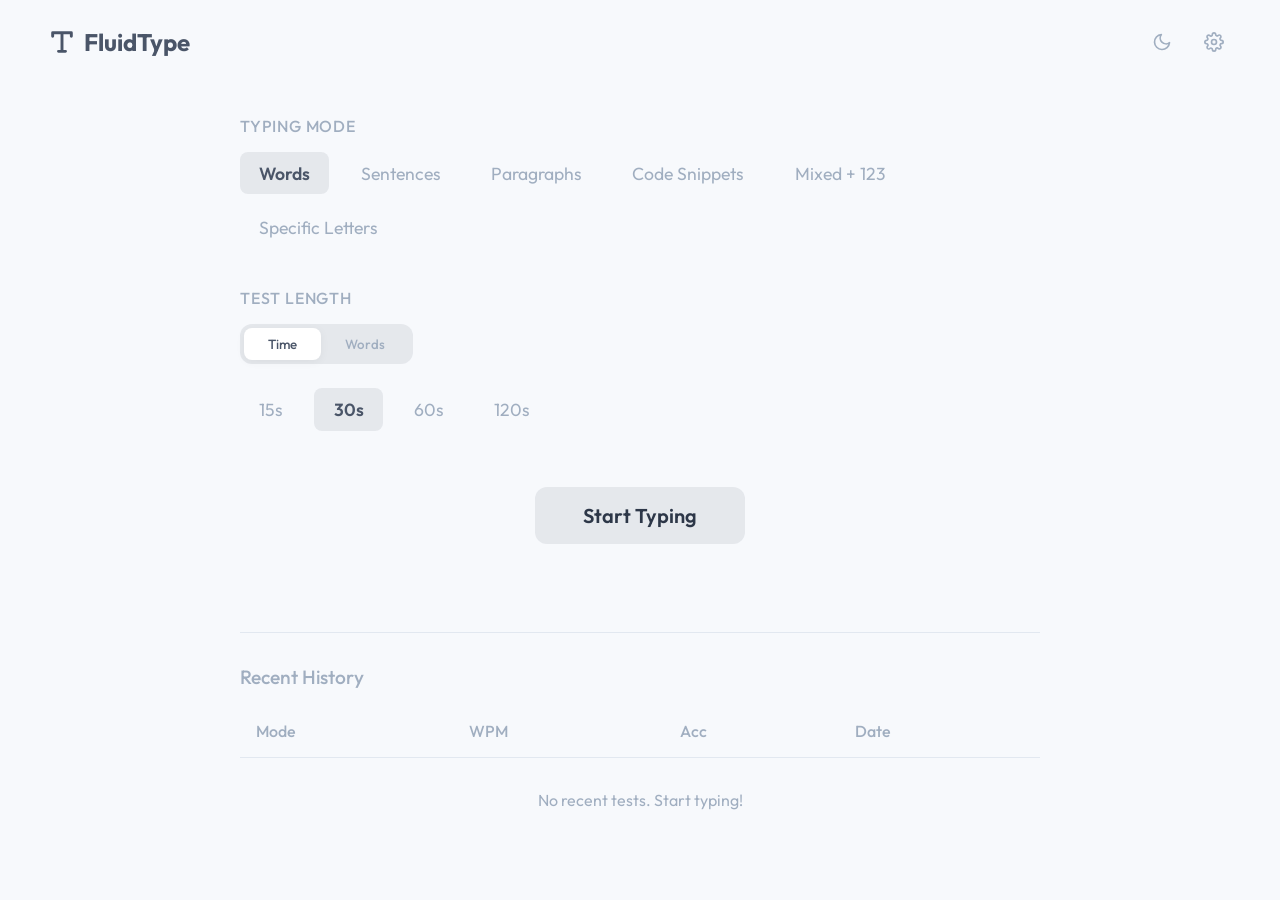
==== typewriter/index.html @ 2f7f3a3b "Uploaded website files" ====
<!DOCTYPE html>
<html lang="en">
<head>
    <meta charset="UTF-8">
    <meta name="viewport" content="width=device-width, initial-scale=1.0">
    <title>FluidType - Professional Typing Test</title>
    <meta name="description" content="Professional typing speed test. Track WPM, improve accuracy, and customize your experience.">
    <link rel="stylesheet" href="style.css">
    <link rel="preconnect" href="https://fonts.googleapis.com">
    <link rel="preconnect" href="https://fonts.gstatic.com" crossorigin>
    <!-- Preloading standard fonts -->
    <link href="https://fonts.googleapis.com/css2?family=Outfit:wght@300;400;500;600;700&family=JetBrains+Mono:wght@400;500&family=Fira+Code:wght@400;500&family=Source+Code+Pro:wght@400;500&display=swap" rel="stylesheet">
</head>
<body class="theme-light">
    <!-- Top Header -->
    <header class="app-header">
        <div class="logo" onclick="app.switchSection('config')">
            <svg xmlns="http://www.w3.org/2000/svg" width="28" height="28" viewBox="0 0 24 24" fill="none" stroke="currentColor" stroke-width="2.5" stroke-linecap="round" stroke-linejoin="round"><path d="M4 7V4h16v3M9 20h6M12 4v16"/></svg>
            <span>FluidType</span>
        </div>
        <div class="header-actions">
            <button id="theme-toggle-btn" class="icon-btn" aria-label="Toggle Theme" title="Toggle Light/Dark">
                <svg xmlns="http://www.w3.org/2000/svg" width="20" height="20" viewBox="0 0 24 24" fill="none" stroke="currentColor" stroke-width="2" stroke-linecap="round" stroke-linejoin="round" class="moon-icon"><path d="M21 12.79A9 9 0 1 1 11.21 3 7 7 0 0 0 21 12.79z"></path></svg>
            </button>
            <button id="settings-btn" class="icon-btn" aria-label="Settings" title="Settings">
                <svg xmlns="http://www.w3.org/2000/svg" width="20" height="20" viewBox="0 0 24 24" fill="none" stroke="currentColor" stroke-width="2" stroke-linecap="round" stroke-linejoin="round"><circle cx="12" cy="12" r="3"></circle><path d="M19.4 15a1.65 1.65 0 0 0 .33 1.82l.06.06a2 2 0 0 1 0 2.83 2 2 0 0 1-2.83 0l-.06-.06a1.65 1.65 0 0 0-1.82-.33 1.65 1.65 0 0 0-1 1.51V21a2 2 0 0 1-2 2 2 2 0 0 1-2-2v-.09A1.65 1.65 0 0 0 9 19.4a1.65 1.65 0 0 0-1.82.33l-.06.06a2 2 0 0 1-2.83 0 2 2 0 0 1 0-2.83l.06-.06a1.65 1.65 0 0 0 .33-1.82 1.65 1.65 0 0 0-1.51-1H3a2 2 0 0 1-2-2 2 2 0 0 1 2-2h.09A1.65 1.65 0 0 0 4.6 9a1.65 1.65 0 0 0-.33-1.82l-.06-.06a2 2 0 0 1 0-2.83 2 2 0 0 1 2.83 0l.06.06a1.65 1.65 0 0 0 1.82.33H9a1.65 1.65 0 0 0 1-1.51V3a2 2 0 0 1 2-2 2 2 0 0 1 2 2v.09a1.65 1.65 0 0 0 1 1.51 1.65 1.65 0 0 0 1.82-.33l.06-.06a2 2 0 0 1 2.83 0 2 2 0 0 1 0 2.83l-.06.06a1.65 1.65 0 0 0-.33 1.82V9a1.65 1.65 0 0 0 1.51 1H21a2 2 0 0 1 2 2 2 2 0 0 1-2 2h-.09a1.65 1.65 0 0 0-1.51 1z"></path></svg>
            </button>
        </div>
    </header>

    <div id="app-container">
        <!-- Settings Modal -->
        <div id="settings-modal" class="modal-overlay">
            <div class="modal-content">
                <div class="modal-header">
                    <h2>Settings</h2>
                    <button class="icon-btn close-modal" aria-label="Close">
                        <svg xmlns="http://www.w3.org/2000/svg" width="24" height="24" viewBox="0 0 24 24" fill="none" stroke="currentColor" stroke-width="2" stroke-linecap="round" stroke-linejoin="round"><line x1="18" y1="6" x2="6" y2="18"></line><line x1="6" y1="6" x2="18" y2="18"></line></svg>
                    </button>
                </div>
                <div class="modal-body">
                    <div class="setting-group">
                        <label>Theme</label>
                        <select id="theme-select" class="clean-select">
                            <option value="light">Light (Default)</option>
                            <option value="dark">Dark (Default)</option>
                            <option value="nord">Nord</option>
                            <option value="dracula">Dracula</option>
                            <option value="gruvbox">Gruvbox Dark</option>
                            <option value="solarized-light">Solarized Light</option>
                        </select>
                    </div>
                    <div class="setting-group">
                        <label>Typeface Font</label>
                        <select id="font-select" class="clean-select">
                            <option value="JetBrains Mono">JetBrains Mono</option>
                            <option value="Fira Code">Fira Code</option>
                            <option value="Source Code Pro">Source Code Pro</option>
                            <option value="Courier New">Courier New</option>
                        </select>
                    </div>
                    <div class="setting-group">
                        <label>Caret Style</label>
                        <select id="caret-select" class="clean-select">
                            <option value="line">Line |</option>
                            <option value="block">Block █</option>
                            <option value="underline">Underline _</option>
                        </select>
                    </div>
                    <div class="setting-group">
                        <label>Font Size</label>
                        <input type="range" id="font-size-slider" min="1.2" max="2.5" step="0.1" value="1.8">
                    </div>
                    <div class="setting-group checkbox-group">
                        <label>Smooth Caret</label>
                        <label class="switch">
                            <input type="checkbox" id="smooth-caret-toggle" checked>
                            <span class="slider round"></span>
                        </label>
                    </div>
                </div>
            </div>
        </div>

        <!-- Landing / Configuration Section -->
        <section id="config-section" class="active">
            <main class="config-container">
                <div class="config-group">
                    <h2>Typing Mode</h2>
                    <div class="options-grid" id="mode-options">
                        <button class="option-btn active" data-mode="small_words">Words</button>
                        <button class="option-btn" data-mode="sentence">Sentences</button>
                        <button class="option-btn" data-mode="paragraph">Paragraphs</button>
                        <button class="option-btn" data-mode="code">Code Snippets</button>
                        <button class="option-btn" data-mode="mixed_numbers">Mixed + 123</button>
                        <button class="option-btn" data-mode="custom_letters">Specific Letters</button>
                    </div>
                </div>

                <div class="config-group" id="custom-letters-input-group" style="display: none;">
                    <h2>Target Letters</h2>
                    <input type="text" id="custom-letters-input" class="clean-input" placeholder="e.g. asdfjkl" maxlength="26" pattern="[a-zA-Z]+">
                </div>

                <div class="config-group" id="length-config-group">
                    <h2>Test Length</h2>
                    <div class="length-toggle">
                        <button class="toggle-btn active" data-type="time">Time</button>
                        <button class="toggle-btn" data-type="words">Words</button>
                    </div>
                    
                    <div class="options-row" id="time-options">
                        <button class="option-btn" data-val="15">15s</button>
                        <button class="option-btn active" data-val="30">30s</button>
                        <button class="option-btn" data-val="60">60s</button>
                        <button class="option-btn" data-val="120">120s</button>
                    </div>
                    
                    <div class="options-row" id="words-options" style="display: none;">
                        <button class="option-btn" data-val="10">10</button>
                        <button class="option-btn active" data-val="25">25</button>
                        <button class="option-btn" data-val="50">50</button>
                        <button class="option-btn" data-val="100">100</button>
                    </div>
                </div>

                <div class="action-row">
                    <button id="start-btn" class="primary-action">Start Typing</button>
                </div>
                
                <!-- History Preview -->
                <div class="history-preview">
                    <h2>Recent History</h2>
                    <div class="table-container">
                        <table id="history-table-preview">
                            <thead>
                                <tr>
                                    <th>Mode</th>
                                    <th>WPM</th>
                                    <th>Acc</th>
                                    <th>Date</th>
                                </tr>
                            </thead>
                            <tbody id="history-preview-body">
                                <tr><td colspan="4" class="empty-state">No recent tests. Start typing!</td></tr>
                            </tbody>
                        </table>
                    </div>
                </div>
            </main>
        </section>

        <!-- Typing Interface Section -->
        <section id="typing-section">
            <header class="typing-header">
                <div class="live-stats">
                    <div class="stat"><span id="live-wpm">0</span> wpm</div>
                    <div class="stat"><span id="live-acc">100</span>%</div>
                </div>
                <div class="test-stats">
                    <span id="live-timer">30</span>
                </div>
            </header>
            
            <div class="typing-container">
                <div id="text-display" class="text-display caret-line">
                    <!-- Text to type will be injected here -->
                </div>
                <input type="text" id="hidden-input" autocomplete="off" autocorrect="off" autocapitalize="off" spellcheck="false">
                <div class="restart-hint">Press <span>Tab</span> + <span>Enter</span> to restart</div>
            </div>
        </section>

        <!-- Results Section -->
        <section id="results-section">
            <div class="results-container">
                <h2>Test Completed</h2>
                <div class="stats-grid">
                    <div class="stat-card primary-stat">
                        <div class="stat-value" id="wpm-val">0</div>
                        <div class="stat-label">wpm</div>
                    </div>
                    <div class="stat-card primary-stat">
                        <div class="stat-value" id="acc-val">100%</div>
                        <div class="stat-label">accuracy</div>
                    </div>
                    <div class="stat-card secondary">
                        <div class="stat-value" id="raw-wpm-val">0</div>
                        <div class="stat-label">raw wpm</div>
                    </div>
                    <div class="stat-card secondary">
                        <div class="stat-value" id="err-val">0%</div>
                        <div class="stat-label">error rate</div>
                    </div>
                    <div class="stat-card secondary">
                        <div class="stat-value"><span id="correct-chars">0</span>/<span id="total-chars">0</span></div>
                        <div class="stat-label">chars (correct/total)</div>
                    </div>
                    <div class="stat-card secondary">
                        <div class="stat-value" id="time-val">0s</div>
                        <div class="stat-label">time taken</div>
                    </div>
                </div>
                
                <div class="results-actions">
                    <button id="next-test-btn" class="icon-action-btn tooltip" aria-label="Next test">
                        <svg xmlns="http://www.w3.org/2000/svg" width="24" height="24" viewBox="0 0 24 24" fill="none" stroke="currentColor" stroke-width="2" stroke-linecap="round" stroke-linejoin="round"><polyline points="9 18 15 12 9 6"></polyline></svg>
                        <span class="tooltip-text">Next Test</span>
                    </button>
                    <button id="restart-test-btn" class="icon-action-btn tooltip" aria-label="Restart test">
                        <svg xmlns="http://www.w3.org/2000/svg" width="24" height="24" viewBox="0 0 24 24" fill="none" stroke="currentColor" stroke-width="2" stroke-linecap="round" stroke-linejoin="round"><polyline points="1 4 1 10 7 10"></polyline><polyline points="23 20 23 14 17 14"></polyline><path d="M20.49 9A9 9 0 0 0 5.64 5.64L1 10m22 4l-4.64 4.36A9 9 0 0 1 3.51 15"></path></svg>
                        <span class="tooltip-text">Restart</span>
                    </button>
                    <button id="config-back-btn" class="icon-action-btn tooltip" aria-label="Configuration">
                        <svg xmlns="http://www.w3.org/2000/svg" width="24" height="24" viewBox="0 0 24 24" fill="none" stroke="currentColor" stroke-width="2" stroke-linecap="round" stroke-linejoin="round"><circle cx="12" cy="12" r="3"></circle><path d="M19.4 15a1.65 1.65 0 0 0 .33 1.82l.06.06a2 2 0 0 1 0 2.83 2 2 0 0 1-2.83 0l-.06-.06a1.65 1.65 0 0 0-1.82-.33 1.65 1.65 0 0 0-1 1.51V21a2 2 0 0 1-2 2 2 2 0 0 1-2-2v-.09A1.65 1.65 0 0 0 9 19.4a1.65 1.65 0 0 0-1.82.33l-.06.06a2 2 0 0 1-2.83 0 2 2 0 0 1 0-2.83l.06-.06a1.65 1.65 0 0 0 .33-1.82 1.65 1.65 0 0 0-1.51-1H3a2 2 0 0 1-2-2 2 2 0 0 1 2-2h.09A1.65 1.65 0 0 0 4.6 9a1.65 1.65 0 0 0-.33-1.82l-.06-.06a2 2 0 0 1 0-2.83 2 2 0 0 1 2.83 0l.06.06a1.65 1.65 0 0 0 1.82.33H9a1.65 1.65 0 0 0 1-1.51V3a2 2 0 0 1 2-2 2 2 0 0 1 2 2v.09a1.65 1.65 0 0 0 1 1.51 1.65 1.65 0 0 0 1.82-.33l.06-.06a2 2 0 0 1 2.83 0 2 2 0 0 1 0 2.83l-.06.06a1.65 1.65 0 0 0-.33 1.82V9a1.65 1.65 0 0 0 1.51 1H21a2 2 0 0 1 2 2 2 2 0 0 1-2 2h-.09a1.65 1.65 0 0 0-1.51 1z"></path></svg>
                        <span class="tooltip-text">Home</span>
                    </button>
                </div>
            </div>
        </section>
    </div>

    <script src="script.js"></script>
</body>
</html>
---- typewriter/style.css ----
/* Theme Definitions */
:root {
    --font-ui: 'Outfit', sans-serif;
    --font-mono: 'JetBrains Mono', monospace;
    --caret-style: 2px solid var(--accent-color);
    --font-size: 1.8rem;
    --transition-speed: 0.2s;
}

/* Light Theme (Default) */
.theme-light {
    --bg-color: #f7f9fc;
    --surface-color: #ffffff;
    --text-primary: #2d3748;
    --text-secondary: #a0aec0;
    --accent-color: #4a5568;
    --accent-hover: #2d3748;
    --error-color: #e53e3e;
    --correct-color: #38a169;
    --highlight: rgba(74, 85, 104, 0.1);
    --border-color: #e2e8f0;
}

/* Dark Theme */
.theme-dark {
    --bg-color: #1a202c;
    --surface-color: #2d3748;
    --text-primary: #f7fafc;
    --text-secondary: #718096;
    --accent-color: #a0aec0;
    --accent-hover: #e2e8f0;
    --error-color: #fc8181;
    --correct-color: #68d391;
    --highlight: rgba(160, 174, 192, 0.15);
    --border-color: #4a5568;
}

/* Nord Theme */
.theme-nord {
    --bg-color: #2e3440;
    --surface-color: #3b4252;
    --text-primary: #eceff4;
    --text-secondary: #4c566a;
    --accent-color: #88c0d0;
    --accent-hover: #8fbcbb;
    --error-color: #bf616a;
    --correct-color: #a3be8c;
    --highlight: rgba(136, 192, 208, 0.15);
    --border-color: #434c5e;
}

/* Dracula Theme */
.theme-dracula {
    --bg-color: #282a36;
    --surface-color: #44475a;
    --text-primary: #f8f8f2;
    --text-secondary: #6272a4;
    --accent-color: #bd93f9;
    --accent-hover: #ff79c6;
    --error-color: #ff5555;
    --correct-color: #50fa7b;
    --highlight: rgba(189, 147, 249, 0.15);
    --border-color: #44475a;
}

/* Gruvbox Dark Theme */
.theme-gruvbox {
    --bg-color: #282828;
    --surface-color: #3c3836;
    --text-primary: #ebdbb2;
    --text-secondary: #928374;
    --accent-color: #fabd2f;
    --accent-hover: #fe8019;
    --error-color: #cc241d;
    --correct-color: #b8bb26;
    --highlight: rgba(250, 189, 47, 0.15);
    --border-color: #504945;
}

/* Solarized Light Theme */
.theme-solarized-light {
    --bg-color: #fdf6e3;
    --surface-color: #eee8d5;
    --text-primary: #657b83;
    --text-secondary: #93a1a1;
    --accent-color: #2aa198;
    --accent-hover: #268bd2;
    --error-color: #dc322f;
    --correct-color: #859900;
    --highlight: rgba(42, 161, 152, 0.15);
    --border-color: #eee8d5;
}

* { margin: 0; padding: 0; box-sizing: border-box; }

body {
    font-family: var(--font-ui);
    background-color: var(--bg-color);
    color: var(--text-primary);
    transition: background-color var(--transition-speed), color var(--transition-speed);
    min-height: 100vh;
    display: flex;
    flex-direction: column;
}

/* Header */
.app-header {
    display: flex;
    justify-content: space-between;
    align-items: center;
    padding: 1.5rem 3rem;
    background: transparent;
}

.logo {
    display: flex;
    align-items: center;
    gap: 0.5rem;
    font-size: 1.5rem;
    font-weight: 700;
    color: var(--accent-color);
    cursor: pointer;
}

.header-actions {
    display: flex;
    gap: 1rem;
}

.icon-btn {
    background: transparent;
    border: none;
    color: var(--text-secondary);
    cursor: pointer;
    padding: 0.5rem;
    border-radius: 8px;
    transition: all var(--transition-speed);
    display: flex;
    align-items: center;
    justify-content: center;
}

.icon-btn:hover {
    background-color: var(--highlight);
    color: var(--text-primary);
}

/* Layout */
#app-container {
    flex: 1;
    width: 100%;
    max-width: 1200px;
    margin: 0 auto;
    padding: 2rem 3rem;
    position: relative;
    display: flex;
    flex-direction: column;
}

section {
    display: none;
    animation: fadeIn 0.3s ease;
    flex: 1;
}

section.active {
    display: flex;
    flex-direction: column;
}

@keyframes fadeIn {
    from { opacity: 0; transform: translateY(10px); }
    to { opacity: 1; transform: translateY(0); }
}

/* Config Section */
.config-container {
    max-width: 800px;
    margin: 0 auto;
    width: 100%;
    display: flex;
    flex-direction: column;
    gap: 2.5rem;
}

.config-group {
    display: flex;
    flex-direction: column;
    gap: 1rem;
}

.config-group h2 {
    font-size: 1rem;
    font-weight: 500;
    color: var(--text-secondary);
    text-transform: uppercase;
    letter-spacing: 0.05em;
}

.options-grid, .options-row {
    display: flex;
    flex-wrap: wrap;
    gap: 0.75rem;
}

button {
    font-family: var(--font-ui);
}

.option-btn {
    background: transparent;
    border: none;
    font-size: 1.1rem;
    color: var(--text-secondary);
    padding: 0.6rem 1.2rem;
    border-radius: 8px;
    cursor: pointer;
    transition: all var(--transition-speed);
}

.option-btn:hover {
    color: var(--text-primary);
    background-color: var(--highlight);
}

.option-btn.active {
    color: var(--accent-color);
    background-color: var(--highlight);
    font-weight: 600;
}

.length-toggle {
    display: flex;
    background-color: var(--highlight);
    border-radius: 12px;
    padding: 0.25rem;
    width: fit-content;
    margin-bottom: 0.5rem;
}

.toggle-btn {
    background: transparent;
    border: none;
    padding: 0.5rem 1.5rem;
    border-radius: 8px;
    color: var(--text-secondary);
    font-weight: 500;
    cursor: pointer;
    transition: all var(--transition-speed);
}

.toggle-btn.active {
    background-color: var(--surface-color);
    color: var(--accent-color);
    box-shadow: 0 2px 10px rgba(0,0,0,0.05);
}

.clean-input {
    background: transparent;
    border: none;
    border-bottom: 2px solid var(--border-color);
    font-size: 1.5rem;
    font-family: var(--font-ui);
    padding: 0.5rem 0;
    color: var(--text-primary);
    outline: none;
    width: 100%;
    max-width: 300px;
    transition: border-color var(--transition-speed);
}

.clean-input:focus { border-bottom-color: var(--accent-color); }

.action-row {
    display: flex;
    justify-content: center;
    margin-top: 1rem;
}

.primary-action {
    background-color: var(--highlight);
    border: none;
    font-size: 1.25rem;
    color: var(--text-primary);
    padding: 1rem 3rem;
    border-radius: 12px;
    font-weight: 600;
    cursor: pointer;
    transition: all var(--transition-speed);
}

.primary-action:hover {
    background-color: var(--accent-color);
    color: var(--bg-color);
    transform: translateY(-2px);
}

/* History Preview */
.history-preview {
    margin-top: 3rem;
    padding-top: 2rem;
    border-top: 1px solid var(--border-color);
}

.history-preview h2 {
    font-size: 1.2rem;
    color: var(--text-secondary);
    margin-bottom: 1rem;
    font-weight: 500;
}

.table-container {
    overflow-x: auto;
}

table {
    width: 100%;
    border-collapse: collapse;
    text-align: left;
}

th {
    color: var(--text-secondary);
    font-weight: 500;
    padding: 1rem;
    border-bottom: 1px solid var(--border-color);
}

td {
    padding: 1rem;
    color: var(--text-primary);
    border-bottom: 1px solid var(--border-color);
}

tr:last-child td { border-bottom: none; }
.empty-state { text-align: center; color: var(--text-secondary); padding: 2rem; }

/* Typing Interface */
#typing-section {
    justify-content: center;
}

.typing-header {
    display: flex;
    justify-content: space-between;
    align-items: center;
    margin-bottom: 2rem;
    color: var(--accent-color);
    font-size: 1.5rem;
    font-weight: 600;
}

.live-stats {
    display: flex;
    gap: 2rem;
}

.typing-container {
    max-width: 1000px;
    margin: 0 auto;
    width: 100%;
    position: relative;
}

.text-display {
    font-family: var(--font-mono);
    font-size: var(--font-size);
    line-height: 1.6;
    color: var(--text-secondary);
    position: relative;
    user-select: none;
    transition: font-size 0.2s, font-family 0.2s;
    outline: none;
}

/* Support code formatting */
.text-display.code-mode {
    white-space: pre-wrap;
    text-align: left;
}

.word {
    display: inline-block;
    margin-right: 0.5em;
    border-bottom: 2px solid transparent;
}

.word.error-word {
    border-bottom-color: var(--error-color);
}

.letter {
    position: relative;
    transition: color 0.1s;
}

.letter.correct { color: var(--text-primary); }
.letter.incorrect { color: var(--error-color); }
.letter.extra { color: var(--error-color); opacity: 0.8; }

/* Caret Styles */
.caret-line .word.active .letter.active::before {
    content: '';
    position: absolute;
    left: 0;
    top: 10%;
    bottom: 10%;
    width: 2px;
    background-color: var(--accent-color);
    animation: blink 1s step-end infinite;
}

.caret-block .word.active .letter.active {
    background-color: var(--accent-color);
    color: var(--bg-color);
    animation: blink-bg 1s step-end infinite;
}

.caret-underline .word.active .letter.active::after {
    content: '';
    position: absolute;
    left: 0;
    right: 0;
    bottom: 0;
    height: 3px;
    background-color: var(--accent-color);
    animation: blink 1s step-end infinite;
}

/* End of word space caret */
.caret-line .word.active .letter.active-space::after {
    content: '';
    position: absolute;
    right: -0.25em;
    top: 10%;
    bottom: 10%;
    width: 2px;
    background-color: var(--accent-color);
    animation: blink 1s step-end infinite;
}

.caret-block .word.active .letter.active-space::after {
    content: '\00a0'; /* non-breaking space */
    position: absolute;
    right: -0.5em;
    width: 0.5em;
    background-color: var(--accent-color);
    animation: blink-bg 1s step-end infinite;
}

.caret-underline .word.active .letter.active-space::after {
    content: '';
    position: absolute;
    right: -0.5em;
    width: 0.5em;
    bottom: 0;
    height: 3px;
    background-color: var(--accent-color);
    animation: blink 1s step-end infinite;
}

/* Smooth Caret modifier */
.smooth-caret .letter::before, .smooth-caret .letter::after {
    transition: all 0.1s ease-out;
}

@keyframes blink { 0%, 100% { opacity: 1; } 50% { opacity: 0; } }
@keyframes blink-bg { 0%, 100% { background-color: var(--accent-color); color: var(--bg-color); } 50% { background-color: transparent; color: inherit; } }

#hidden-input {
    position: absolute;
    opacity: 0;
    z-index: -1;
    width: 1px;
    height: 1px;
}

.restart-hint {
    margin-top: 3rem;
    text-align: center;
    color: var(--text-secondary);
    font-size: 1rem;
    opacity: 0.7;
}

.restart-hint span {
    background-color: var(--highlight);
    padding: 0.2rem 0.5rem;
    border-radius: 4px;
    font-family: var(--font-mono);
    font-size: 0.9rem;
}

/* Results Section */
.results-container {
    max-width: 900px;
    margin: 0 auto;
    width: 100%;
}

.results-container h2 {
    font-size: 1.5rem;
    color: var(--text-secondary);
    margin-bottom: 2rem;
    font-weight: 500;
}

.stats-grid {
    display: grid;
    grid-template-columns: repeat(2, 1fr);
    gap: 2rem;
    margin-bottom: 3rem;
}

.stat-card {
    display: flex;
    flex-direction: column;
    gap: 0.5rem;
}

.stat-value {
    font-size: 2.5rem;
    font-weight: 600;
    color: var(--text-primary);
    line-height: 1;
}

.primary-stat .stat-value {
    font-size: 4.5rem;
    color: var(--accent-color);
}

.stat-label {
    font-size: 1rem;
    color: var(--text-secondary);
    text-transform: uppercase;
    letter-spacing: 0.05em;
}

.results-actions {
    display: flex;
    justify-content: center;
    gap: 1.5rem;
}

.icon-action-btn {
    color: var(--text-secondary);
    padding: 1rem;
    border-radius: 50%;
    background: transparent;
    border: none;
    cursor: pointer;
    transition: all 0.2s;
    display: flex;
    align-items: center;
    justify-content: center;
    position: relative;
}

.icon-action-btn:hover {
    color: var(--text-primary);
    background-color: var(--highlight);
    transform: translateY(-2px);
}

/* Tooltips */
.tooltip .tooltip-text {
    visibility: hidden;
    background-color: var(--surface-color);
    color: var(--text-primary);
    text-align: center;
    padding: 0.5rem;
    border-radius: 6px;
    position: absolute;
    z-index: 1;
    bottom: 125%;
    left: 50%;
    transform: translateX(-50%);
    opacity: 0;
    transition: opacity 0.3s;
    font-size: 0.875rem;
    white-space: nowrap;
    border: 1px solid var(--border-color);
    box-shadow: 0 4px 6px rgba(0,0,0,0.1);
}

.tooltip:hover .tooltip-text {
    visibility: visible;
    opacity: 1;
}

/* Modal */
.modal-overlay {
    position: fixed;
    top: 0; left: 0; right: 0; bottom: 0;
    background-color: rgba(0,0,0,0.5);
    display: none;
    justify-content: center;
    align-items: center;
    z-index: 1000;
    opacity: 0;
    transition: opacity 0.2s;
}

.modal-overlay.active {
    display: flex;
    opacity: 1;
}

.modal-content {
    background-color: var(--bg-color);
    padding: 2rem;
    border-radius: 16px;
    width: 90%;
    max-width: 500px;
    box-shadow: 0 20px 40px rgba(0,0,0,0.2);
    border: 1px solid var(--border-color);
    transform: translateY(20px);
    transition: transform 0.2s;
}

.modal-overlay.active .modal-content {
    transform: translateY(0);
}

.modal-header {
    display: flex;
    justify-content: space-between;
    align-items: center;
    margin-bottom: 2rem;
}

.modal-header h2 { font-size: 1.5rem; font-weight: 600; }

.setting-group {
    display: flex;
    justify-content: space-between;
    align-items: center;
    margin-bottom: 1.5rem;
    padding-bottom: 1rem;
    border-bottom: 1px solid var(--border-color);
}

.setting-group:last-child {
    border-bottom: none;
    margin-bottom: 0;
    padding-bottom: 0;
}

.clean-select {
    background-color: var(--surface-color);
    color: var(--text-primary);
    border: 1px solid var(--border-color);
    padding: 0.5rem 1rem;
    border-radius: 8px;
    font-family: var(--font-ui);
    font-size: 1rem;
    outline: none;
    cursor: pointer;
}

/* Switch */
.switch { position: relative; display: inline-block; width: 44px; height: 24px; }
.switch input { opacity: 0; width: 0; height: 0; }
.slider {
    position: absolute; cursor: pointer; top: 0; left: 0; right: 0; bottom: 0;
    background-color: var(--border-color); transition: .4s;
}
.slider:before {
    position: absolute; content: ""; height: 16px; width: 16px; left: 4px; bottom: 4px;
    background-color: white; transition: .4s;
}
input:checked + .slider { background-color: var(--accent-color); }
input:checked + .slider:before { transform: translateX(20px); }
.slider.round { border-radius: 24px; }
.slider.round:before { border-radius: 50%; }

/* Range Slider */
input[type=range] {
    -webkit-appearance: none;
    width: 150px;
    background: transparent;
}
input[type=range]::-webkit-slider-thumb {
    -webkit-appearance: none;
    height: 16px; width: 16px;
    border-radius: 50%;
    background: var(--accent-color);
    cursor: pointer;
    margin-top: -6px;
}
input[type=range]::-webkit-slider-runnable-track {
    width: 100%; height: 4px;
    cursor: pointer;
    background: var(--border-color);
    border-radius: 2px;
}

/* Responsive Breakpoints */
@media (max-width: 768px) {
    .app-header { padding: 1rem; }
    #app-container { padding: 1rem; }
    .stats-grid { grid-template-columns: 1fr; gap: 1.5rem; }
    .primary-stat .stat-value { font-size: 3.5rem; }
    .live-stats { display: none; /* hide on small screens */ }
}
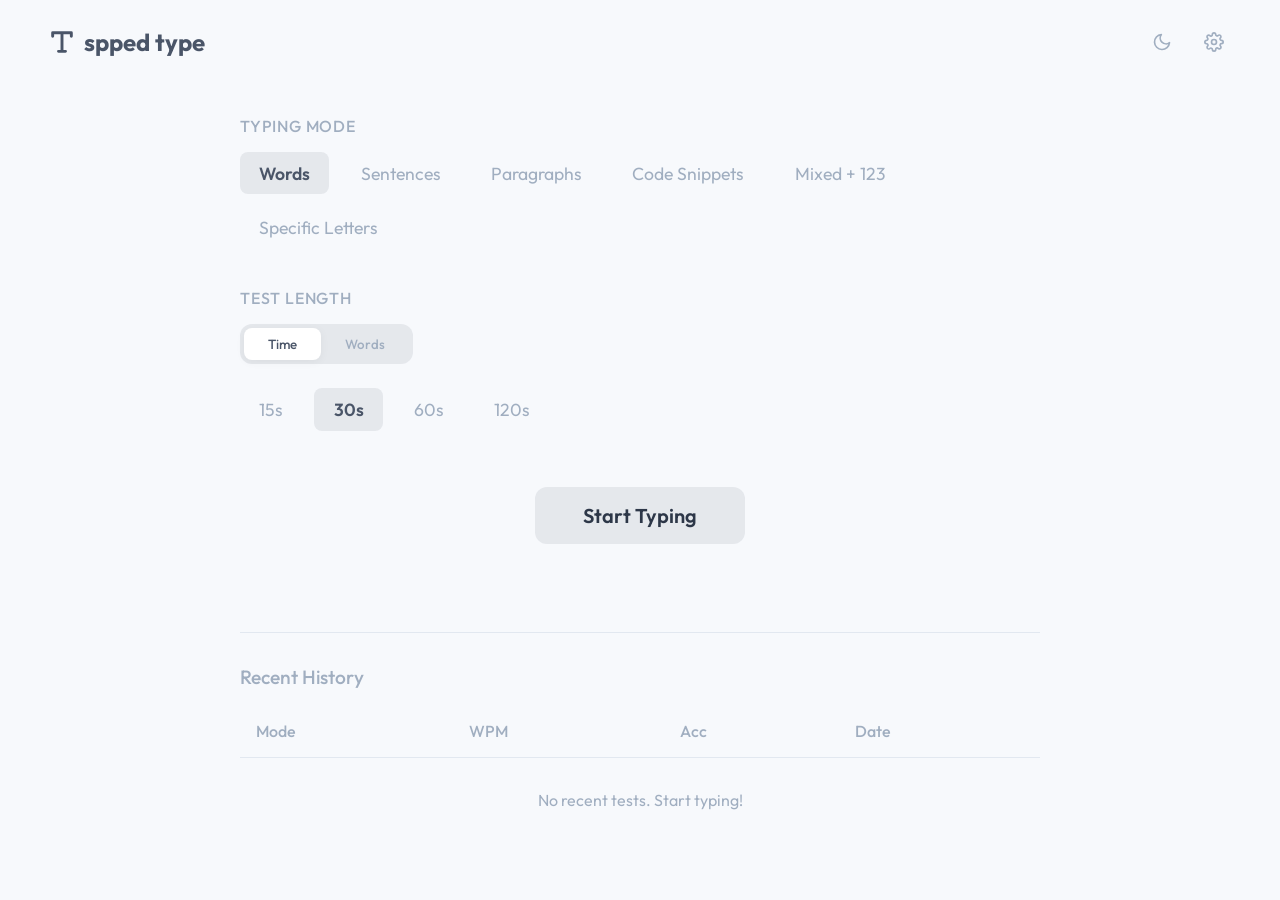
==== commit 8bc68244: "Updated website design" ====
--- a/typewriter/index.html
+++ b/typewriter/index.html
@@ -1,29 +1,47 @@
 <!DOCTYPE html>
 <html lang="en">
+
 <head>
     <meta charset="UTF-8">
     <meta name="viewport" content="width=device-width, initial-scale=1.0">
-    <title>FluidType - Professional Typing Test</title>
-    <meta name="description" content="Professional typing speed test. Track WPM, improve accuracy, and customize your experience.">
+    <title>speed type- Professional Typing Test</title>
+    <meta name="description"
+        content="Professional typing speed test. Track WPM, improve accuracy, and customize your experience.">
     <link rel="stylesheet" href="style.css">
     <link rel="preconnect" href="https://fonts.googleapis.com">
     <link rel="preconnect" href="https://fonts.gstatic.com" crossorigin>
     <!-- Preloading standard fonts -->
-    <link href="https://fonts.googleapis.com/css2?family=Outfit:wght@300;400;500;600;700&family=JetBrains+Mono:wght@400;500&family=Fira+Code:wght@400;500&family=Source+Code+Pro:wght@400;500&display=swap" rel="stylesheet">
+    <link
+        href="https://fonts.googleapis.com/css2?family=Outfit:wght@300;400;500;600;700&family=JetBrains+Mono:wght@400;500&family=Fira+Code:wght@400;500&family=Source+Code+Pro:wght@400;500&display=swap"
+        rel="stylesheet">
 </head>
+
 <body class="theme-light">
     <!-- Top Header -->
     <header class="app-header">
         <div class="logo" onclick="app.switchSection('config')">
-            <svg xmlns="http://www.w3.org/2000/svg" width="28" height="28" viewBox="0 0 24 24" fill="none" stroke="currentColor" stroke-width="2.5" stroke-linecap="round" stroke-linejoin="round"><path d="M4 7V4h16v3M9 20h6M12 4v16"/></svg>
-            <span>FluidType</span>
+            <svg xmlns="http://www.w3.org/2000/svg" width="28" height="28" viewBox="0 0 24 24" fill="none"
+                stroke="currentColor" stroke-width="2.5" stroke-linecap="round" stroke-linejoin="round">
+                <path d="M4 7V4h16v3M9 20h6M12 4v16" />
+            </svg>
+            <span>spped type</span>
         </div>
         <div class="header-actions">
             <button id="theme-toggle-btn" class="icon-btn" aria-label="Toggle Theme" title="Toggle Light/Dark">
-                <svg xmlns="http://www.w3.org/2000/svg" width="20" height="20" viewBox="0 0 24 24" fill="none" stroke="currentColor" stroke-width="2" stroke-linecap="round" stroke-linejoin="round" class="moon-icon"><path d="M21 12.79A9 9 0 1 1 11.21 3 7 7 0 0 0 21 12.79z"></path></svg>
+                <svg xmlns="http://www.w3.org/2000/svg" width="20" height="20" viewBox="0 0 24 24" fill="none"
+                    stroke="currentColor" stroke-width="2" stroke-linecap="round" stroke-linejoin="round"
+                    class="moon-icon">
+                    <path d="M21 12.79A9 9 0 1 1 11.21 3 7 7 0 0 0 21 12.79z"></path>
+                </svg>
             </button>
             <button id="settings-btn" class="icon-btn" aria-label="Settings" title="Settings">
-                <svg xmlns="http://www.w3.org/2000/svg" width="20" height="20" viewBox="0 0 24 24" fill="none" stroke="currentColor" stroke-width="2" stroke-linecap="round" stroke-linejoin="round"><circle cx="12" cy="12" r="3"></circle><path d="M19.4 15a1.65 1.65 0 0 0 .33 1.82l.06.06a2 2 0 0 1 0 2.83 2 2 0 0 1-2.83 0l-.06-.06a1.65 1.65 0 0 0-1.82-.33 1.65 1.65 0 0 0-1 1.51V21a2 2 0 0 1-2 2 2 2 0 0 1-2-2v-.09A1.65 1.65 0 0 0 9 19.4a1.65 1.65 0 0 0-1.82.33l-.06.06a2 2 0 0 1-2.83 0 2 2 0 0 1 0-2.83l.06-.06a1.65 1.65 0 0 0 .33-1.82 1.65 1.65 0 0 0-1.51-1H3a2 2 0 0 1-2-2 2 2 0 0 1 2-2h.09A1.65 1.65 0 0 0 4.6 9a1.65 1.65 0 0 0-.33-1.82l-.06-.06a2 2 0 0 1 0-2.83 2 2 0 0 1 2.83 0l.06.06a1.65 1.65 0 0 0 1.82.33H9a1.65 1.65 0 0 0 1-1.51V3a2 2 0 0 1 2-2 2 2 0 0 1 2 2v.09a1.65 1.65 0 0 0 1 1.51 1.65 1.65 0 0 0 1.82-.33l.06-.06a2 2 0 0 1 2.83 0 2 2 0 0 1 0 2.83l-.06.06a1.65 1.65 0 0 0-.33 1.82V9a1.65 1.65 0 0 0 1.51 1H21a2 2 0 0 1 2 2 2 2 0 0 1-2 2h-.09a1.65 1.65 0 0 0-1.51 1z"></path></svg>
+                <svg xmlns="http://www.w3.org/2000/svg" width="20" height="20" viewBox="0 0 24 24" fill="none"
+                    stroke="currentColor" stroke-width="2" stroke-linecap="round" stroke-linejoin="round">
+                    <circle cx="12" cy="12" r="3"></circle>
+                    <path
+                        d="M19.4 15a1.65 1.65 0 0 0 .33 1.82l.06.06a2 2 0 0 1 0 2.83 2 2 0 0 1-2.83 0l-.06-.06a1.65 1.65 0 0 0-1.82-.33 1.65 1.65 0 0 0-1 1.51V21a2 2 0 0 1-2 2 2 2 0 0 1-2-2v-.09A1.65 1.65 0 0 0 9 19.4a1.65 1.65 0 0 0-1.82.33l-.06.06a2 2 0 0 1-2.83 0 2 2 0 0 1 0-2.83l.06-.06a1.65 1.65 0 0 0 .33-1.82 1.65 1.65 0 0 0-1.51-1H3a2 2 0 0 1-2-2 2 2 0 0 1 2-2h.09A1.65 1.65 0 0 0 4.6 9a1.65 1.65 0 0 0-.33-1.82l-.06-.06a2 2 0 0 1 0-2.83 2 2 0 0 1 2.83 0l.06.06a1.65 1.65 0 0 0 1.82.33H9a1.65 1.65 0 0 0 1-1.51V3a2 2 0 0 1 2-2 2 2 0 0 1 2 2v.09a1.65 1.65 0 0 0 1 1.51 1.65 1.65 0 0 0 1.82-.33l.06-.06a2 2 0 0 1 2.83 0 2 2 0 0 1 0 2.83l-.06.06a1.65 1.65 0 0 0-.33 1.82V9a1.65 1.65 0 0 0 1.51 1H21a2 2 0 0 1 2 2 2 2 0 0 1-2 2h-.09a1.65 1.65 0 0 0-1.51 1z">
+                    </path>
+                </svg>
             </button>
         </div>
     </header>
@@ -35,7 +53,11 @@
                 <div class="modal-header">
                     <h2>Settings</h2>
                     <button class="icon-btn close-modal" aria-label="Close">
-                        <svg xmlns="http://www.w3.org/2000/svg" width="24" height="24" viewBox="0 0 24 24" fill="none" stroke="currentColor" stroke-width="2" stroke-linecap="round" stroke-linejoin="round"><line x1="18" y1="6" x2="6" y2="18"></line><line x1="6" y1="6" x2="18" y2="18"></line></svg>
+                        <svg xmlns="http://www.w3.org/2000/svg" width="24" height="24" viewBox="0 0 24 24" fill="none"
+                            stroke="currentColor" stroke-width="2" stroke-linecap="round" stroke-linejoin="round">
+                            <line x1="18" y1="6" x2="6" y2="18"></line>
+                            <line x1="6" y1="6" x2="18" y2="18"></line>
+                        </svg>
                     </button>
                 </div>
                 <div class="modal-body">
@@ -99,7 +121,8 @@
 
                 <div class="config-group" id="custom-letters-input-group" style="display: none;">
                     <h2>Target Letters</h2>
-                    <input type="text" id="custom-letters-input" class="clean-input" placeholder="e.g. asdfjkl" maxlength="26" pattern="[a-zA-Z]+">
+                    <input type="text" id="custom-letters-input" class="clean-input" placeholder="e.g. asdfjkl"
+                        maxlength="26" pattern="[a-zA-Z]+">
                 </div>
 
                 <div class="config-group" id="length-config-group">
@@ -108,14 +131,14 @@
                         <button class="toggle-btn active" data-type="time">Time</button>
                         <button class="toggle-btn" data-type="words">Words</button>
                     </div>
-                    
+
                     <div class="options-row" id="time-options">
                         <button class="option-btn" data-val="15">15s</button>
                         <button class="option-btn active" data-val="30">30s</button>
                         <button class="option-btn" data-val="60">60s</button>
                         <button class="option-btn" data-val="120">120s</button>
                     </div>
-                    
+
                     <div class="options-row" id="words-options" style="display: none;">
                         <button class="option-btn" data-val="10">10</button>
                         <button class="option-btn active" data-val="25">25</button>
@@ -127,7 +150,7 @@
                 <div class="action-row">
                     <button id="start-btn" class="primary-action">Start Typing</button>
                 </div>
-                
+
                 <!-- History Preview -->
                 <div class="history-preview">
                     <h2>Recent History</h2>
@@ -142,7 +165,9 @@
                                 </tr>
                             </thead>
                             <tbody id="history-preview-body">
-                                <tr><td colspan="4" class="empty-state">No recent tests. Start typing!</td></tr>
+                                <tr>
+                                    <td colspan="4" class="empty-state">No recent tests. Start typing!</td>
+                                </tr>
                             </tbody>
                         </table>
                     </div>
@@ -161,12 +186,13 @@
                     <span id="live-timer">30</span>
                 </div>
             </header>
-            
+
             <div class="typing-container">
                 <div id="text-display" class="text-display caret-line">
                     <!-- Text to type will be injected here -->
                 </div>
-                <input type="text" id="hidden-input" autocomplete="off" autocorrect="off" autocapitalize="off" spellcheck="false">
+                <input type="text" id="hidden-input" autocomplete="off" autocorrect="off" autocapitalize="off"
+                    spellcheck="false">
                 <div class="restart-hint">Press <span>Tab</span> + <span>Enter</span> to restart</div>
             </div>
         </section>
@@ -201,18 +227,32 @@
                         <div class="stat-label">time taken</div>
                     </div>
                 </div>
-                
+
                 <div class="results-actions">
                     <button id="next-test-btn" class="icon-action-btn tooltip" aria-label="Next test">
-                        <svg xmlns="http://www.w3.org/2000/svg" width="24" height="24" viewBox="0 0 24 24" fill="none" stroke="currentColor" stroke-width="2" stroke-linecap="round" stroke-linejoin="round"><polyline points="9 18 15 12 9 6"></polyline></svg>
+                        <svg xmlns="http://www.w3.org/2000/svg" width="24" height="24" viewBox="0 0 24 24" fill="none"
+                            stroke="currentColor" stroke-width="2" stroke-linecap="round" stroke-linejoin="round">
+                            <polyline points="9 18 15 12 9 6"></polyline>
+                        </svg>
                         <span class="tooltip-text">Next Test</span>
                     </button>
                     <button id="restart-test-btn" class="icon-action-btn tooltip" aria-label="Restart test">
-                        <svg xmlns="http://www.w3.org/2000/svg" width="24" height="24" viewBox="0 0 24 24" fill="none" stroke="currentColor" stroke-width="2" stroke-linecap="round" stroke-linejoin="round"><polyline points="1 4 1 10 7 10"></polyline><polyline points="23 20 23 14 17 14"></polyline><path d="M20.49 9A9 9 0 0 0 5.64 5.64L1 10m22 4l-4.64 4.36A9 9 0 0 1 3.51 15"></path></svg>
+                        <svg xmlns="http://www.w3.org/2000/svg" width="24" height="24" viewBox="0 0 24 24" fill="none"
+                            stroke="currentColor" stroke-width="2" stroke-linecap="round" stroke-linejoin="round">
+                            <polyline points="1 4 1 10 7 10"></polyline>
+                            <polyline points="23 20 23 14 17 14"></polyline>
+                            <path d="M20.49 9A9 9 0 0 0 5.64 5.64L1 10m22 4l-4.64 4.36A9 9 0 0 1 3.51 15"></path>
+                        </svg>
                         <span class="tooltip-text">Restart</span>
                     </button>
                     <button id="config-back-btn" class="icon-action-btn tooltip" aria-label="Configuration">
-                        <svg xmlns="http://www.w3.org/2000/svg" width="24" height="24" viewBox="0 0 24 24" fill="none" stroke="currentColor" stroke-width="2" stroke-linecap="round" stroke-linejoin="round"><circle cx="12" cy="12" r="3"></circle><path d="M19.4 15a1.65 1.65 0 0 0 .33 1.82l.06.06a2 2 0 0 1 0 2.83 2 2 0 0 1-2.83 0l-.06-.06a1.65 1.65 0 0 0-1.82-.33 1.65 1.65 0 0 0-1 1.51V21a2 2 0 0 1-2 2 2 2 0 0 1-2-2v-.09A1.65 1.65 0 0 0 9 19.4a1.65 1.65 0 0 0-1.82.33l-.06.06a2 2 0 0 1-2.83 0 2 2 0 0 1 0-2.83l.06-.06a1.65 1.65 0 0 0 .33-1.82 1.65 1.65 0 0 0-1.51-1H3a2 2 0 0 1-2-2 2 2 0 0 1 2-2h.09A1.65 1.65 0 0 0 4.6 9a1.65 1.65 0 0 0-.33-1.82l-.06-.06a2 2 0 0 1 0-2.83 2 2 0 0 1 2.83 0l.06.06a1.65 1.65 0 0 0 1.82.33H9a1.65 1.65 0 0 0 1-1.51V3a2 2 0 0 1 2-2 2 2 0 0 1 2 2v.09a1.65 1.65 0 0 0 1 1.51 1.65 1.65 0 0 0 1.82-.33l.06-.06a2 2 0 0 1 2.83 0 2 2 0 0 1 0 2.83l-.06.06a1.65 1.65 0 0 0-.33 1.82V9a1.65 1.65 0 0 0 1.51 1H21a2 2 0 0 1 2 2 2 2 0 0 1-2 2h-.09a1.65 1.65 0 0 0-1.51 1z"></path></svg>
+                        <svg xmlns="http://www.w3.org/2000/svg" width="24" height="24" viewBox="0 0 24 24" fill="none"
+                            stroke="currentColor" stroke-width="2" stroke-linecap="round" stroke-linejoin="round">
+                            <circle cx="12" cy="12" r="3"></circle>
+                            <path
+                                d="M19.4 15a1.65 1.65 0 0 0 .33 1.82l.06.06a2 2 0 0 1 0 2.83 2 2 0 0 1-2.83 0l-.06-.06a1.65 1.65 0 0 0-1.82-.33 1.65 1.65 0 0 0-1 1.51V21a2 2 0 0 1-2 2 2 2 0 0 1-2-2v-.09A1.65 1.65 0 0 0 9 19.4a1.65 1.65 0 0 0-1.82.33l-.06.06a2 2 0 0 1-2.83 0 2 2 0 0 1 0-2.83l.06-.06a1.65 1.65 0 0 0 .33-1.82 1.65 1.65 0 0 0-1.51-1H3a2 2 0 0 1-2-2 2 2 0 0 1 2-2h.09A1.65 1.65 0 0 0 4.6 9a1.65 1.65 0 0 0-.33-1.82l-.06-.06a2 2 0 0 1 0-2.83 2 2 0 0 1 2.83 0l.06.06a1.65 1.65 0 0 0 1.82.33H9a1.65 1.65 0 0 0 1-1.51V3a2 2 0 0 1 2-2 2 2 0 0 1 2 2v.09a1.65 1.65 0 0 0 1 1.51 1.65 1.65 0 0 0 1.82-.33l.06-.06a2 2 0 0 1 2.83 0 2 2 0 0 1 0 2.83l-.06.06a1.65 1.65 0 0 0-.33 1.82V9a1.65 1.65 0 0 0 1.51 1H21a2 2 0 0 1 2 2 2 2 0 0 1-2 2h-.09a1.65 1.65 0 0 0-1.51 1z">
+                            </path>
+                        </svg>
                         <span class="tooltip-text">Home</span>
                     </button>
                 </div>
@@ -222,4 +262,5 @@
 
     <script src="script.js"></script>
 </body>
-</html>
+
+</html>
